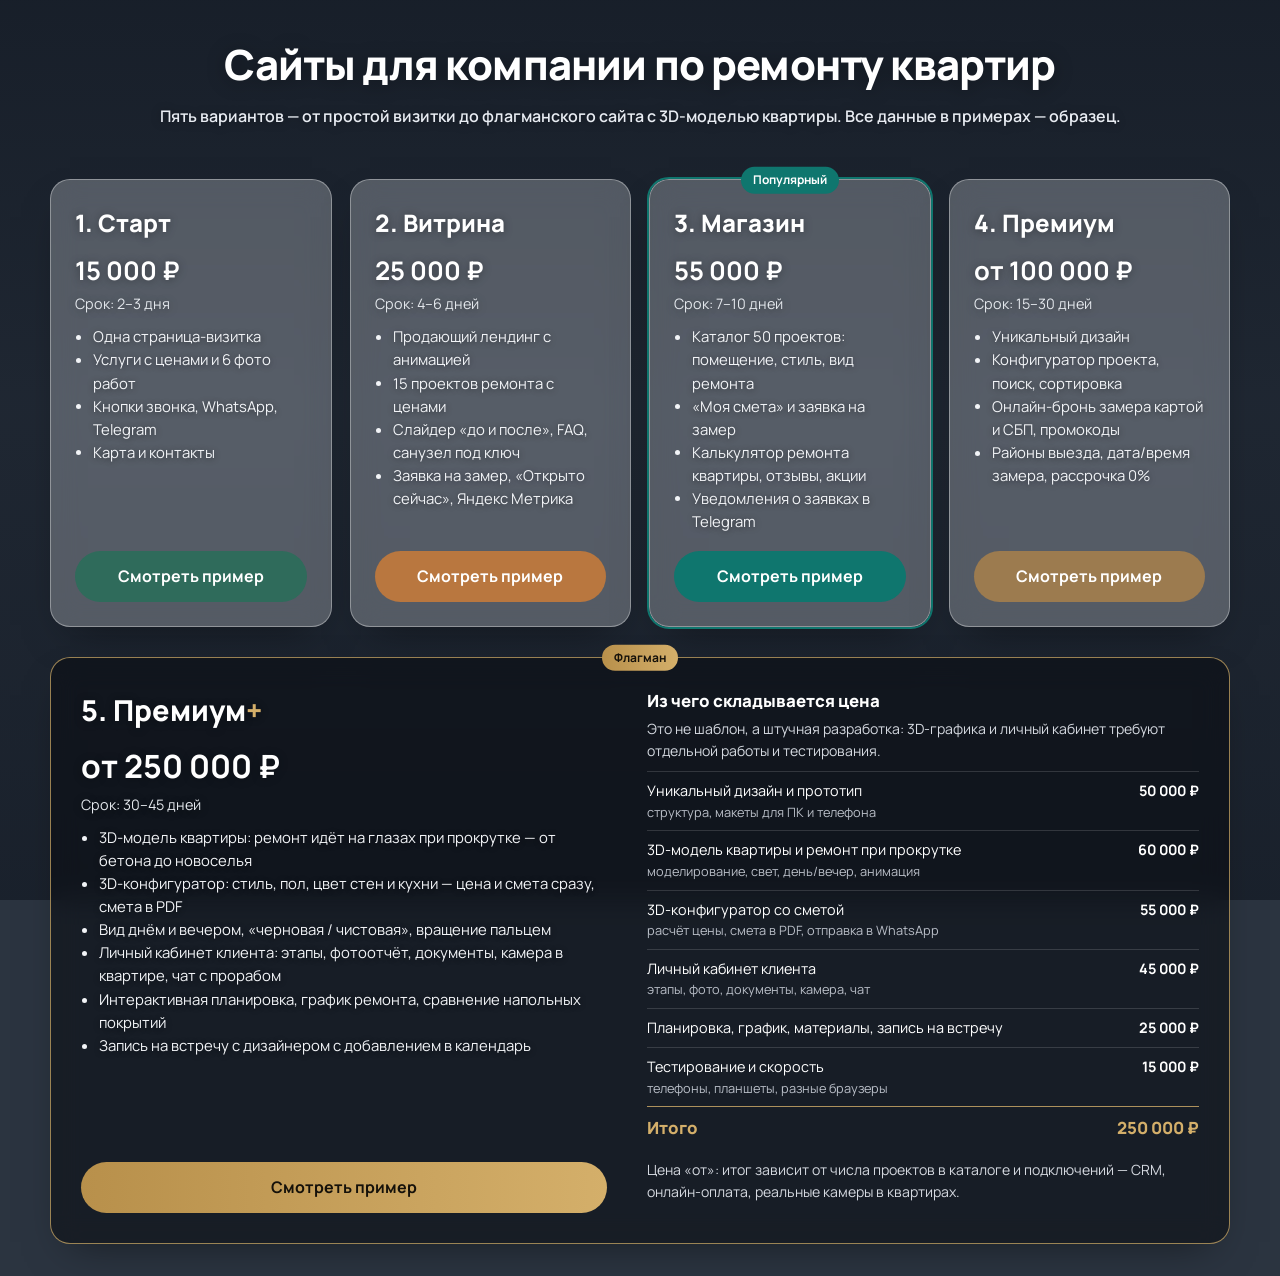
==== remont-kvartir/index.html @ f43a1374 "Примеры по нишам: строительство, цветы, ремонт квартир (РемКвартал, 5 тарифов) Co-Authored-By: Claud" ====
<!doctype html><html lang="ru"><head><meta charset="UTF-8"><meta name="viewport" content="width=device-width,initial-scale=1"><meta name="robots" content="noindex, nofollow"><title>Сайты для компании по ремонту квартир — примеры</title>
<link href="https://fonts.googleapis.com/css2?family=Manrope:wght@400;600;700;800&display=swap" rel="stylesheet">
<style>*{box-sizing:border-box}body{margin:0;font:16px/1.55 Manrope,system-ui,sans-serif;background:#2B3440;color:#1F2226;padding:32px 16px;min-height:100vh;min-height:100dvh;display:flex;flex-direction:column;justify-content:center}
body::before{content:"";position:fixed;inset:0;z-index:-1;background:linear-gradient(180deg,rgba(12,18,28,.62),rgba(12,18,28,.38) 45%,rgba(12,18,28,.55)),url("https://images.unsplash.com/photo-1717281234297-3def5ae3eee1?w=2000&q=75&auto=format&fit=crop") center/cover no-repeat,#2B3440}
h1{color:#fff;text-shadow:0 2px 18px rgba(0,0,0,.35)}.c{box-shadow:0 18px 40px -20px rgba(0,0,0,.5)}.c h2,.c .p{text-shadow:0 1px 8px rgba(0,0,0,.35)}
h1{font-family:Manrope,system-ui,sans-serif;font-weight:800;letter-spacing:-.02em;font-size:clamp(1.8rem,4vw,2.6rem);text-align:center;margin:0 0 8px}.sub{text-align:center;color:#E8ECF2;font-weight:600;text-shadow:0 1px 10px rgba(0,0,0,.4);margin:0 0 36px}
.g{width:100%;max-width:1180px;margin:14px auto 0;display:grid;grid-template-columns:repeat(4,1fr);gap:18px;row-gap:30px}
.c{position:relative;background:rgba(255,255,255,.25);-webkit-backdrop-filter:blur(14px) saturate(1.2);backdrop-filter:blur(14px) saturate(1.2);border:1px solid rgba(255,255,255,.35);color:#fff;border-radius:20px;padding:24px;display:flex;flex-direction:column;gap:10px}
.c h2{font-family:Manrope,system-ui,sans-serif;font-weight:800;margin:0;font-size:1.5rem}.c .p{font-size:1.6rem;font-weight:700}.c .p small{display:block;font-size:.9rem;font-weight:400;color:#E3E7EC;margin-top:2px}
.c ul{margin:0;padding-left:18px;color:#F2F4F7;text-shadow:0 1px 6px rgba(0,0,0,.45);font-size:.93rem;flex:1}.c a{display:block;text-align:center;padding:13px;border-radius:999px;color:#fff;text-decoration:none;font-weight:700;margin-top:8px}
.c a{transition:transform .25s ease,box-shadow .25s ease,filter .25s ease}.c a:hover{transform:scale(1.07);box-shadow:0 10px 22px -8px rgba(0,0,0,.45);filter:brightness(1.06)}@media(prefers-reduced-motion:reduce){.c a{transition:none}.c a:hover{transform:none}}.top{outline:2px solid #0F766E}.lab{position:absolute;top:0;left:50%;transform:translate(-50%,-50%);white-space:nowrap;background:#0F766E;color:#fff;font-size:.75rem;font-weight:700;padding:4px 12px;border-radius:999px}
.plus{grid-column:1/-1;display:grid;grid-template-columns:1fr 1.05fr;gap:12px 40px;background:rgba(10,12,16,.55);border:1px solid rgba(212,175,106,.7);padding:30px}
.plus .lab{background:linear-gradient(90deg,#B8904B,#D4AF6A);color:#15110A}
.plus h2{font-size:1.8rem}.plus h2 span{color:#D4AF6A}.plus .p{font-size:2rem}
.plus .l{display:flex;flex-direction:column;gap:10px}
.plus a{background:linear-gradient(90deg,#B8904B,#D4AF6A);color:#15110A!important}
.why h3{margin:0 0 4px;font-size:1.05rem;font-weight:800}
.why p{margin:0 0 10px;color:#D5D9E0;font-size:.88rem}
.why table{width:100%;border-collapse:collapse;font-size:.9rem}
.why td{padding:8px 0;border-top:1px solid rgba(255,255,255,.14);vertical-align:top}
.why td small{display:block;color:#B9BEC7;font-size:.8rem}
.why td:last-child{text-align:right;white-space:nowrap;font-weight:700;padding-left:14px}
.why tr.t td{border-top:1px solid rgba(212,175,106,.8);color:#D4AF6A;font-size:1.05rem;font-weight:800}
@media(max-width:900px){.plus{grid-template-columns:1fr;padding:24px}}
@media(max-width:900px){.g{grid-template-columns:1fr 1fr}}@media(max-width:560px){.g{grid-template-columns:1fr}}</style></head>
<body><h1>Сайты для компании по ремонту квартир</h1><p class="sub">Пять вариантов — от простой визитки до флагманского сайта с 3D-моделью квартиры. Все данные в примерах — образец.</p>
<div class="g">
<div class="c"><h2>1. Старт</h2><div class="p">15 000 ₽ <small>Срок: 2–3 дня</small></div><ul><li>Одна страница-визитка</li><li>Услуги с ценами и 6 фото работ</li><li>Кнопки звонка, WhatsApp, Telegram</li><li>Карта и контакты</li></ul><a href="1-start/index.html" style="background:#2F6B5B">Смотреть пример</a></div>
<div class="c"><h2>2. Витрина</h2><div class="p">25 000 ₽ <small>Срок: 4–6 дней</small></div><ul><li>Продающий лендинг с анимацией</li><li>15 проектов ремонта с ценами</li><li>Слайдер «до и после», FAQ, санузел под ключ</li><li>Заявка на замер, «Открыто сейчас», Яндекс Метрика</li></ul><a href="2-vitrina/index.html" style="background:#B9773F">Смотреть пример</a></div>
<div class="c top"><span class="lab">Популярный</span><h2>3. Магазин</h2><div class="p">55 000 ₽ <small>Срок: 7–10 дней</small></div><ul><li>Каталог 50 проектов: помещение, стиль, вид ремонта</li><li>«Моя смета» и заявка на замер</li><li>Калькулятор ремонта квартиры, отзывы, акции</li><li>Уведомления о заявках в Telegram</li></ul><a href="3-magazin/index.html" style="background:#0F766E">Смотреть пример</a></div>
<div class="c"><h2>4. Премиум</h2><div class="p">от 100 000 ₽ <small>Срок: 15–30 дней</small></div><ul><li>Уникальный дизайн</li><li>Конфигуратор проекта, поиск, сортировка</li><li>Онлайн-бронь замера картой и СБП, промокоды</li><li>Районы выезда, дата/время замера, рассрочка 0%</li></ul><a href="4-premium/index.html" style="background:#9C7B4F">Смотреть пример</a></div>
<div class="c plus"><span class="lab">Флагман</span>
<div class="l"><h2>5. Премиум<span>+</span></h2><div class="p">от 250 000 ₽ <small>Срок: 30–45 дней</small></div><ul><li>3D-модель квартиры: ремонт идёт на глазах при прокрутке — от бетона до новоселья</li><li>3D-конфигуратор: стиль, пол, цвет стен и кухни — цена и смета сразу, смета в PDF</li><li>Вид днём и вечером, «черновая / чистовая», вращение пальцем</li><li>Личный кабинет клиента: этапы, фотоотчёт, документы, камера в квартире, чат с прорабом</li><li>Интерактивная планировка, график ремонта, сравнение напольных покрытий</li><li>Запись на встречу с дизайнером с добавлением в календарь</li></ul><a href="5-premium-plus/index.html">Смотреть пример</a></div>
<div class="why"><h3>Из чего складывается цена</h3><p>Это не шаблон, а штучная разработка: 3D-графика и личный кабинет требуют отдельной работы и тестирования.</p><table>
<tr><td>Уникальный дизайн и прототип<small>структура, макеты для ПК и телефона</small></td><td>50 000 ₽</td></tr>
<tr><td>3D-модель квартиры и ремонт при прокрутке<small>моделирование, свет, день/вечер, анимация</small></td><td>60 000 ₽</td></tr>
<tr><td>3D-конфигуратор со сметой<small>расчёт цены, смета в PDF, отправка в WhatsApp</small></td><td>55 000 ₽</td></tr>
<tr><td>Личный кабинет клиента<small>этапы, фото, документы, камера, чат</small></td><td>45 000 ₽</td></tr>
<tr><td>Планировка, график, материалы, запись на встречу</td><td>25 000 ₽</td></tr>
<tr><td>Тестирование и скорость<small>телефоны, планшеты, разные браузеры</small></td><td>15 000 ₽</td></tr>
<tr class="t"><td>Итого</td><td>250 000 ₽</td></tr></table>
<p style="margin-top:10px">Цена «от»: итог зависит от числа проектов в каталоге и подключений — CRM, онлайн-оплата, реальные камеры в квартирах.</p></div></div>
</div></body></html>
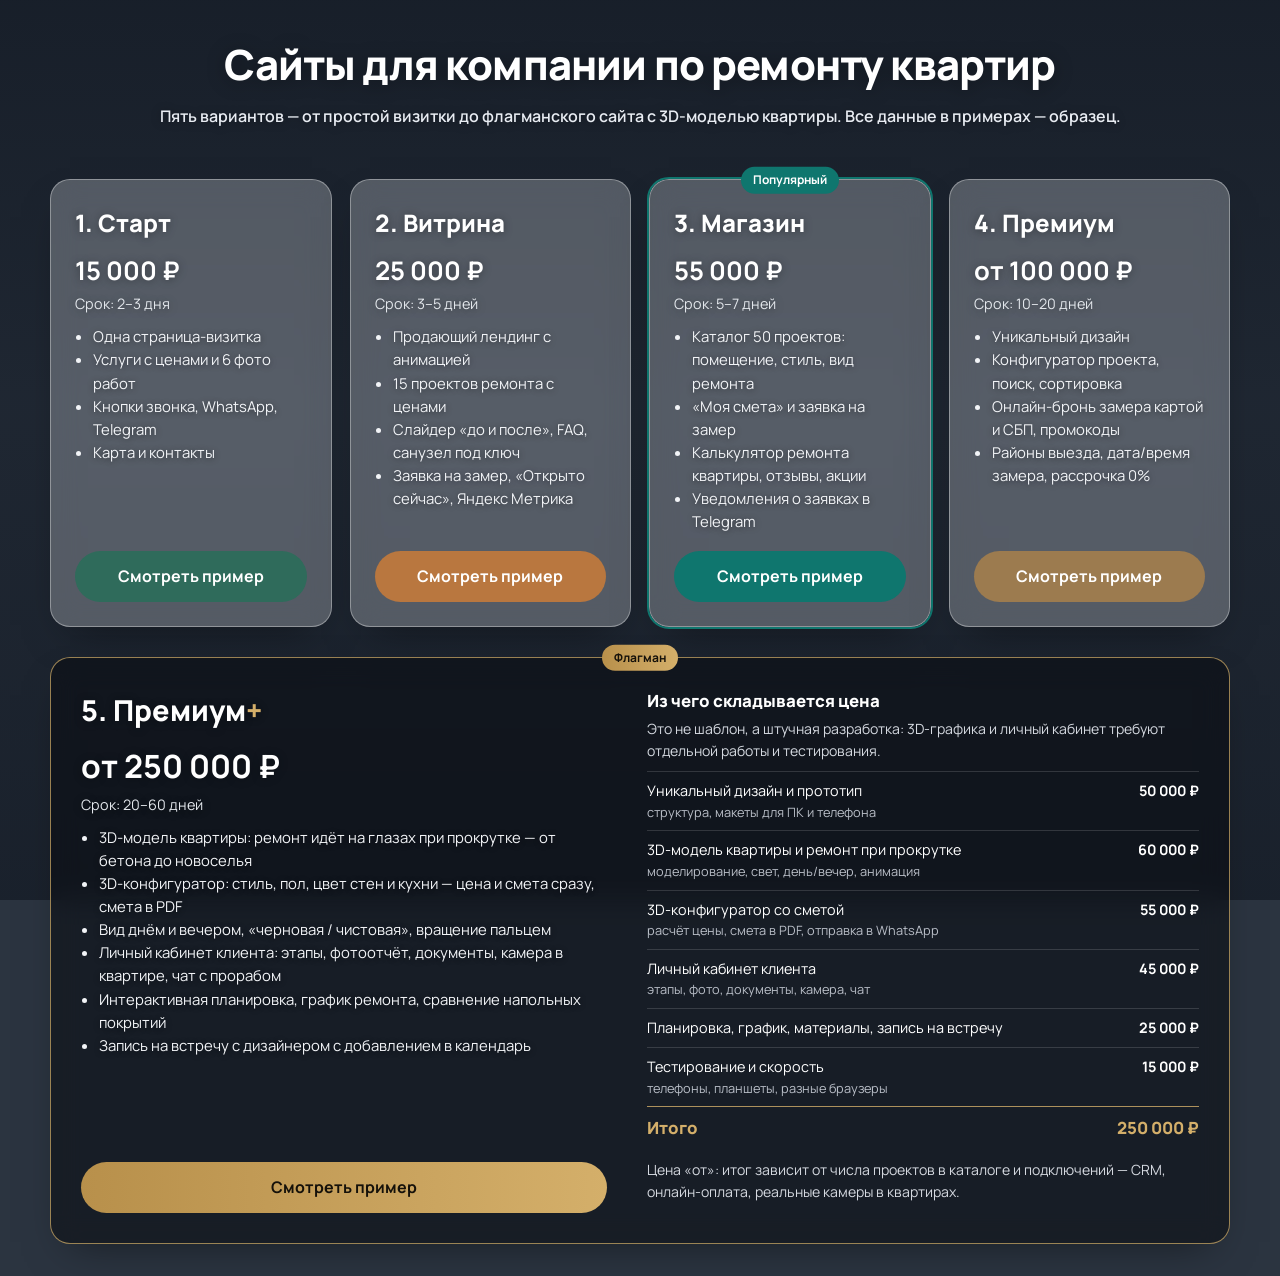
==== commit 7fb4c2fd: "Тарифы: новые сроки (Витрина 3–5, Магазин 5–7, Премиум 10–20, Премиум+ 20–60 дней) Co-Authored-By: C" ====
--- a/remont-kvartir/index.html
+++ b/remont-kvartir/index.html
@@ -26,11 +26,11 @@
 <body><h1>Сайты для компании по ремонту квартир</h1><p class="sub">Пять вариантов — от простой визитки до флагманского сайта с 3D-моделью квартиры. Все данные в примерах — образец.</p>
 <div class="g">
 <div class="c"><h2>1. Старт</h2><div class="p">15 000 ₽ <small>Срок: 2–3 дня</small></div><ul><li>Одна страница-визитка</li><li>Услуги с ценами и 6 фото работ</li><li>Кнопки звонка, WhatsApp, Telegram</li><li>Карта и контакты</li></ul><a href="1-start/index.html" style="background:#2F6B5B">Смотреть пример</a></div>
-<div class="c"><h2>2. Витрина</h2><div class="p">25 000 ₽ <small>Срок: 4–6 дней</small></div><ul><li>Продающий лендинг с анимацией</li><li>15 проектов ремонта с ценами</li><li>Слайдер «до и после», FAQ, санузел под ключ</li><li>Заявка на замер, «Открыто сейчас», Яндекс Метрика</li></ul><a href="2-vitrina/index.html" style="background:#B9773F">Смотреть пример</a></div>
-<div class="c top"><span class="lab">Популярный</span><h2>3. Магазин</h2><div class="p">55 000 ₽ <small>Срок: 7–10 дней</small></div><ul><li>Каталог 50 проектов: помещение, стиль, вид ремонта</li><li>«Моя смета» и заявка на замер</li><li>Калькулятор ремонта квартиры, отзывы, акции</li><li>Уведомления о заявках в Telegram</li></ul><a href="3-magazin/index.html" style="background:#0F766E">Смотреть пример</a></div>
-<div class="c"><h2>4. Премиум</h2><div class="p">от 100 000 ₽ <small>Срок: 15–30 дней</small></div><ul><li>Уникальный дизайн</li><li>Конфигуратор проекта, поиск, сортировка</li><li>Онлайн-бронь замера картой и СБП, промокоды</li><li>Районы выезда, дата/время замера, рассрочка 0%</li></ul><a href="4-premium/index.html" style="background:#9C7B4F">Смотреть пример</a></div>
+<div class="c"><h2>2. Витрина</h2><div class="p">25 000 ₽ <small>Срок: 3–5 дней</small></div><ul><li>Продающий лендинг с анимацией</li><li>15 проектов ремонта с ценами</li><li>Слайдер «до и после», FAQ, санузел под ключ</li><li>Заявка на замер, «Открыто сейчас», Яндекс Метрика</li></ul><a href="2-vitrina/index.html" style="background:#B9773F">Смотреть пример</a></div>
+<div class="c top"><span class="lab">Популярный</span><h2>3. Магазин</h2><div class="p">55 000 ₽ <small>Срок: 5–7 дней</small></div><ul><li>Каталог 50 проектов: помещение, стиль, вид ремонта</li><li>«Моя смета» и заявка на замер</li><li>Калькулятор ремонта квартиры, отзывы, акции</li><li>Уведомления о заявках в Telegram</li></ul><a href="3-magazin/index.html" style="background:#0F766E">Смотреть пример</a></div>
+<div class="c"><h2>4. Премиум</h2><div class="p">от 100 000 ₽ <small>Срок: 10–20 дней</small></div><ul><li>Уникальный дизайн</li><li>Конфигуратор проекта, поиск, сортировка</li><li>Онлайн-бронь замера картой и СБП, промокоды</li><li>Районы выезда, дата/время замера, рассрочка 0%</li></ul><a href="4-premium/index.html" style="background:#9C7B4F">Смотреть пример</a></div>
 <div class="c plus"><span class="lab">Флагман</span>
-<div class="l"><h2>5. Премиум<span>+</span></h2><div class="p">от 250 000 ₽ <small>Срок: 30–45 дней</small></div><ul><li>3D-модель квартиры: ремонт идёт на глазах при прокрутке — от бетона до новоселья</li><li>3D-конфигуратор: стиль, пол, цвет стен и кухни — цена и смета сразу, смета в PDF</li><li>Вид днём и вечером, «черновая / чистовая», вращение пальцем</li><li>Личный кабинет клиента: этапы, фотоотчёт, документы, камера в квартире, чат с прорабом</li><li>Интерактивная планировка, график ремонта, сравнение напольных покрытий</li><li>Запись на встречу с дизайнером с добавлением в календарь</li></ul><a href="5-premium-plus/index.html">Смотреть пример</a></div>
+<div class="l"><h2>5. Премиум<span>+</span></h2><div class="p">от 250 000 ₽ <small>Срок: 20–60 дней</small></div><ul><li>3D-модель квартиры: ремонт идёт на глазах при прокрутке — от бетона до новоселья</li><li>3D-конфигуратор: стиль, пол, цвет стен и кухни — цена и смета сразу, смета в PDF</li><li>Вид днём и вечером, «черновая / чистовая», вращение пальцем</li><li>Личный кабинет клиента: этапы, фотоотчёт, документы, камера в квартире, чат с прорабом</li><li>Интерактивная планировка, график ремонта, сравнение напольных покрытий</li><li>Запись на встречу с дизайнером с добавлением в календарь</li></ul><a href="5-premium-plus/index.html">Смотреть пример</a></div>
 <div class="why"><h3>Из чего складывается цена</h3><p>Это не шаблон, а штучная разработка: 3D-графика и личный кабинет требуют отдельной работы и тестирования.</p><table>
 <tr><td>Уникальный дизайн и прототип<small>структура, макеты для ПК и телефона</small></td><td>50 000 ₽</td></tr>
 <tr><td>3D-модель квартиры и ремонт при прокрутке<small>моделирование, свет, день/вечер, анимация</small></td><td>60 000 ₽</td></tr>
